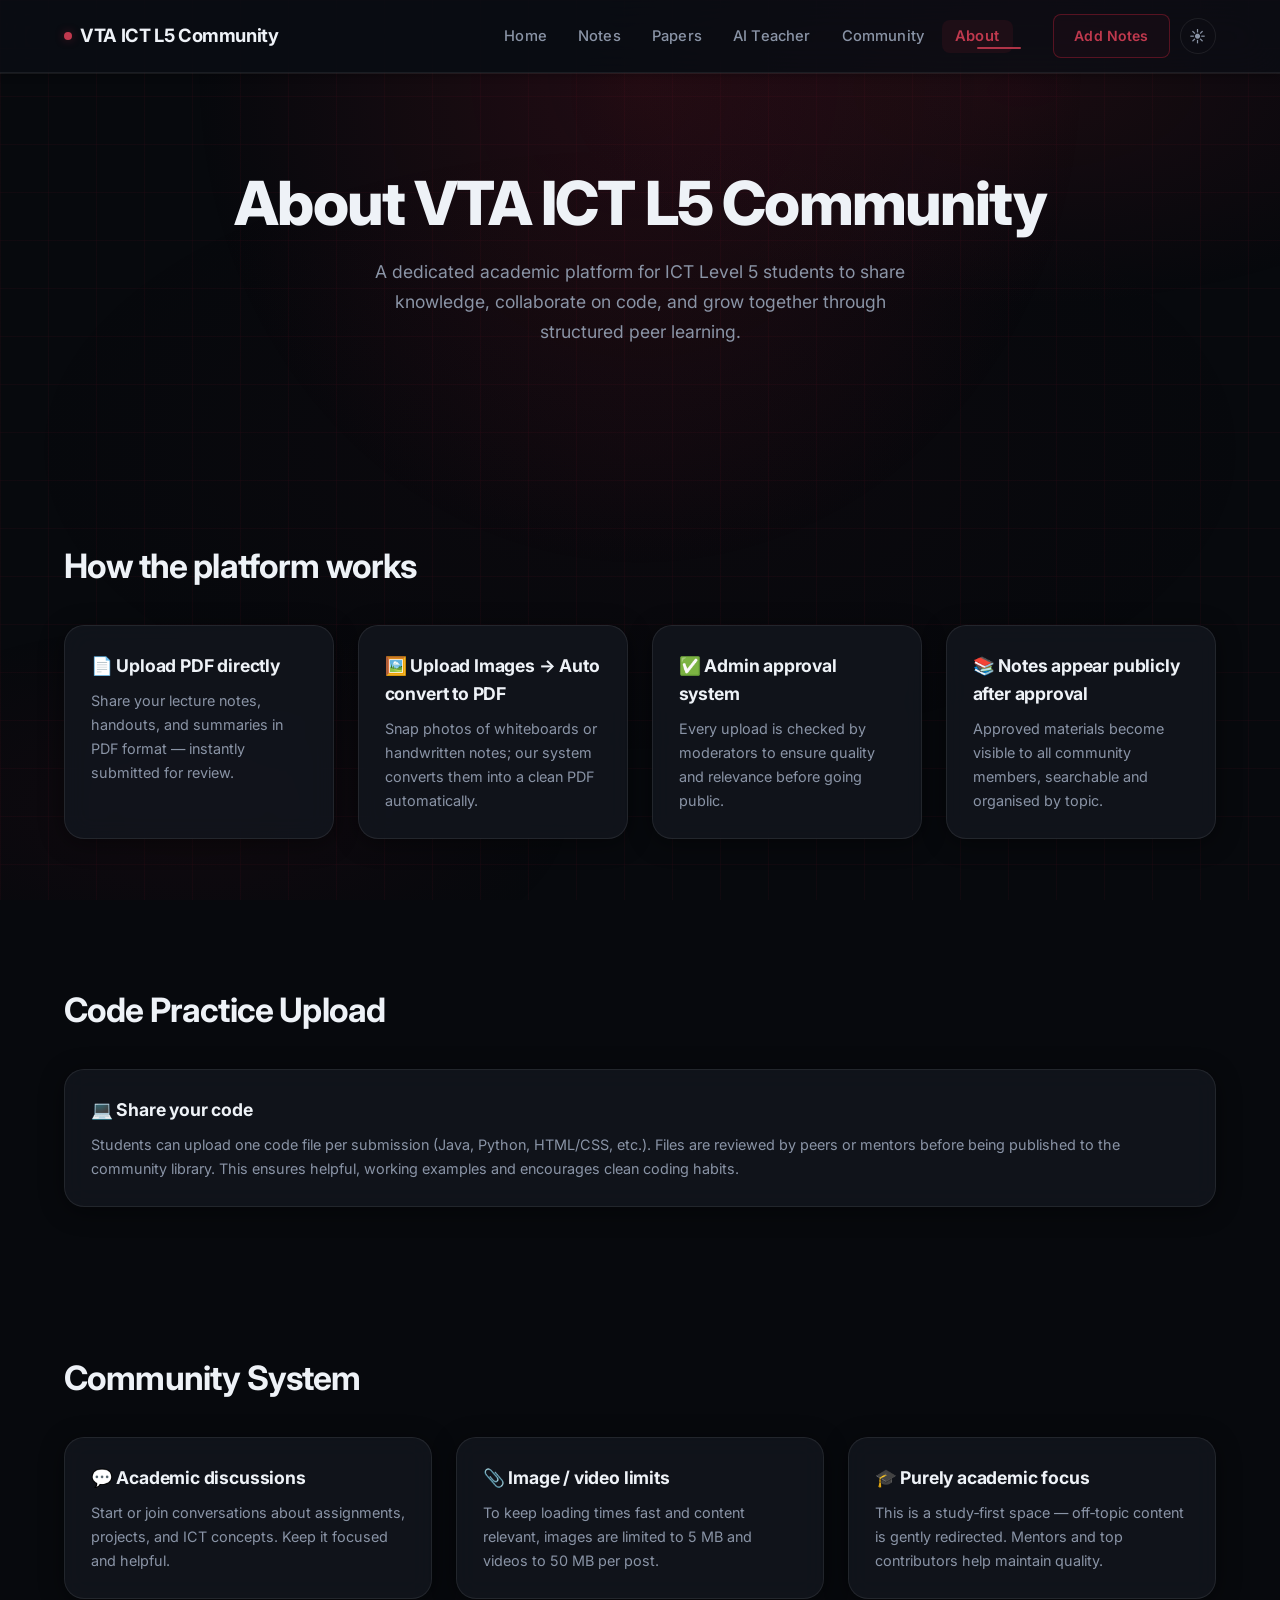
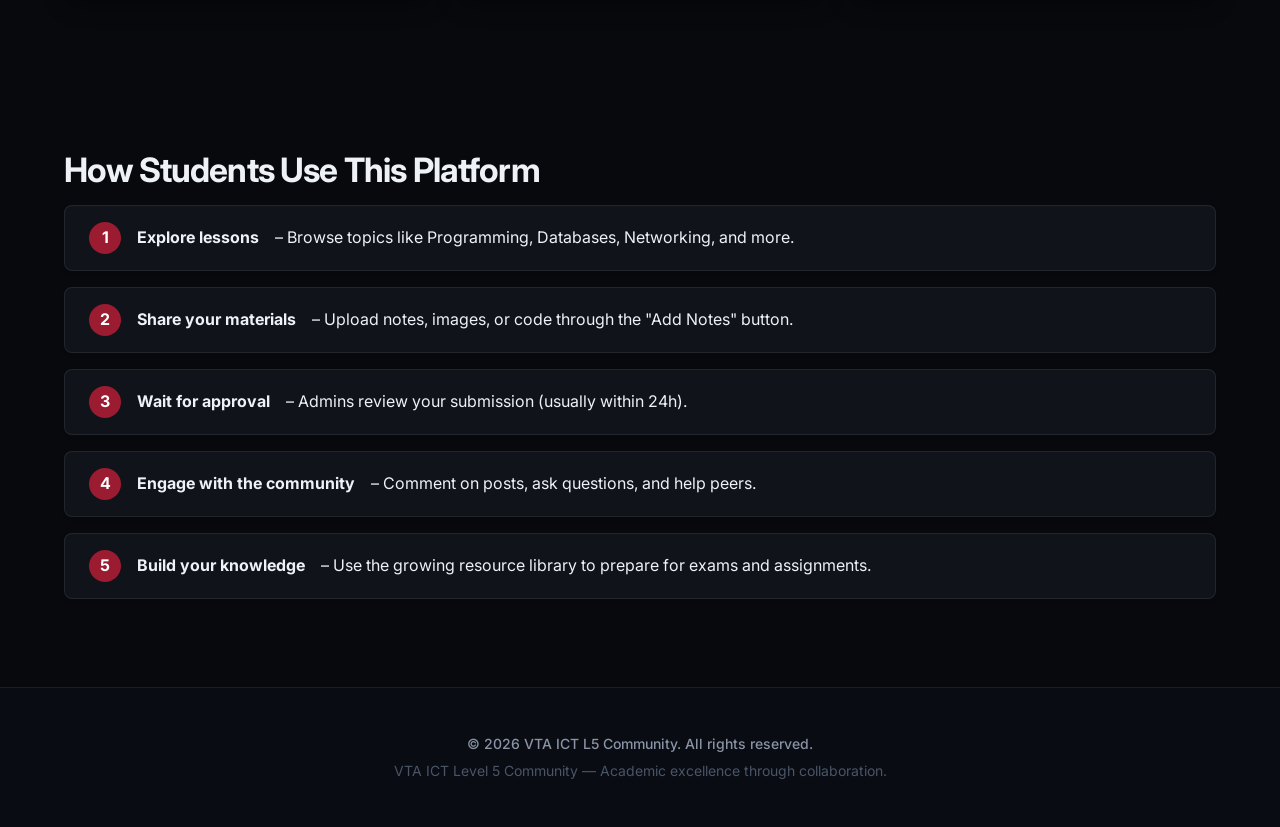
==== about.html @ 99cdfe24 "Initial commit" ====
<!DOCTYPE html>
<html lang="en">

<head>
  <meta charset="UTF-8">
  <link rel="icon" type="image/png" href="assets/images/favicon.png">
  <meta name="viewport" content="width=device-width, initial-scale=1.0">
  <title>About · VTA ICT L5 Community</title>
  <link rel="stylesheet" href="assets/css/style.css">
  <link rel="stylesheet" href="assets/css/responsive.css">
  <link rel="stylesheet" href="assets/css/animations.css">
  <style>
    /* Active link highlight – matches primary color */
    .nav-links a.active {
      color: var(--primary-color);
      font-weight: 600;
    }

    /* Optional: subtle underline for active (like hover but persistent) */
    .nav-links a.active::after {
      transform: scaleX(1);
      opacity: 0.9;
    }

    /* Step list styling (clean, uses card background) */
    .step-list {
      list-style: none;
      padding: 0;
    }

    .step-list li {
      background-color: var(--card-color);
      border: 1px solid var(--border-color);
      border-radius: 8px;
      padding: 1rem 1.5rem;
      margin-bottom: 1rem;
      display: flex;
      align-items: center;
      gap: 1rem;
      box-shadow: 0 2px 4px rgba(0, 0, 0, 0.05);
    }

    .step-list li span.step-number {
      background-color: var(--primary-color);
      color: white;
      width: 2rem;
      height: 2rem;
      display: inline-flex;
      align-items: center;
      justify-content: center;
      border-radius: 50%;
      font-weight: 700;
      flex-shrink: 0;
    }

    .light-theme .step-list li span.step-number {
      color: white;
    }
  </style>
</head>

<body>
  <!-- Navbar (identical structure, added About link) -->
  <nav class="navbar">
    <div class="container">
      <div class="logo">VTA ICT L5 Community</div>
      <button class="mobile-menu-btn" aria-label="Menu">☰</button>
      <div class="nav-menu">
        <ul class="nav-links">
          <li><a href="index.html">Home</a></li>
          <li><a href="lesson.html">Notes</a></li>
          <li><a href="papers.html">Papers</a></li>
          <li><a href="teacher.html">AI Teacher</a></li>
          <li><a href="posts.html">Community</a></li>
          <li><a href="about.html" class="active" aria-current="page">About</a></li>
        </ul>
        <div class="nav-buttons">
          <a href="upload.html" class="btn btn-outline">Add Notes</a>
          <button id="theme-toggle" class="btn" aria-label="Toggle theme">☀️</button>
        </div>
      </div>
    </div>
  </nav>

  <main>
    <!-- Section 1: Hero -->
    <section class="hero">
      <div class="container">
        <h1>About VTA ICT L5 Community</h1>
        <p>A dedicated academic platform for ICT Level 5 students to share knowledge, collaborate on code, and grow together
          through structured peer learning.</p>
      </div>
    </section>

    <!-- Section 2: How the platform works (features grid) -->
    <section class="section">
      <div class="container">
        <h2>How the platform works</h2>
        <div class="grid">
          <div class="card">
            <h3>📄 Upload PDF directly</h3>
            <p>Share your lecture notes, handouts, and summaries in PDF format — instantly submitted for review.</p>
          </div>
          <div class="card">
            <h3>🖼️ Upload Images → Auto convert to PDF</h3>
            <p>Snap photos of whiteboards or handwritten notes; our system converts them into a clean PDF automatically.
            </p>
          </div>
          <div class="card">
            <h3>✅ Admin approval system</h3>
            <p>Every upload is checked by moderators to ensure quality and relevance before going public.</p>
          </div>
          <div class="card">
            <h3>📚 Notes appear publicly after approval</h3>
            <p>Approved materials become visible to all community members, searchable and organised by topic.</p>
          </div>
        </div>
      </div>
    </section>

    <!-- Section 3: Code Practice Upload (single feature card, but we use full-width layout inside grid) -->
    <section class="section">
      <div class="container">
        <h2>Code Practice Upload</h2>
        <div class="grid" style="grid-template-columns: 1fr;"> <!-- single column -->
          <div class="card">
            <h3>💻 Share your code</h3>
            <p>Students can upload one code file per submission (Java, Python, HTML/CSS, etc.). Files are reviewed by
              peers or mentors before being published to the community library. This ensures helpful, working examples
              and encourages clean coding habits.</p>
          </div>
        </div>
      </div>
    </section>

    <!-- Section 4: Community System -->
    <section class="section">
      <div class="container">
        <h2>Community System</h2>
        <div class="grid">
          <div class="card">
            <h3>💬 Academic discussions</h3>
            <p>Start or join conversations about assignments, projects, and ICT concepts. Keep it focused and helpful.
            </p>
          </div>
          <div class="card">
            <h3>📎 Image / video limits</h3>
            <p>To keep loading times fast and content relevant, images are limited to 5 MB and videos to 50 MB per post.
            </p>
          </div>
          <div class="card">
            <h3>🎓 Purely academic focus</h3>
            <p>This is a study‑first space — off‑topic content is gently redirected. Mentors and top contributors help
              maintain quality.</p>
          </div>
        </div>
      </div>
    </section>

    <!-- Section 5: How Students Use This Platform (step by step) -->
    <section class="section">
      <div class="container">
        <h2>How Students Use This Platform</h2>
        <ul class="step-list">
          <li><span class="step-number">1</span> <strong>Explore lessons</strong> – Browse topics like Programming,
            Databases, Networking, and more.</li>
          <li><span class="step-number">2</span> <strong>Share your materials</strong> – Upload notes, images, or code
            through the "Add Notes" button.</li>
          <li><span class="step-number">3</span> <strong>Wait for approval</strong> – Admins review your submission
            (usually within 24h).</li>
          <li><span class="step-number">4</span> <strong>Engage with the community</strong> – Comment on posts, ask
            questions, and help peers.</li>
          <li><span class="step-number">5</span> <strong>Build your knowledge</strong> – Use the growing resource
            library to prepare for exams and assignments.</li>
        </ul>
      </div>
    </section>
  </main>

  <!-- Footer (exactly as in index) -->
  <footer class="footer" id="siteFooter">
    <div class="container">
      <p>© 2026 VTA ICT L5 Community. All rights reserved.</p>
      <p>VTA ICT Level 5 Community — Academic excellence through collaboration.</p>
    </div>
  </footer>

  <script src="assets/js/ui.js"></script>
  <script>
    /* Hide footer inside Android WebView */
    (function () {
      var ua = navigator.userAgent || '';
      if (ua.includes('wv') || ua.includes('Median')) {
        var footer = document.getElementById('siteFooter');
        if (footer) footer.style.display = 'none';
      }
    })();
  </script>
</body>

</html>
---- assets/css/style.css ----
/* ============================================================
   VTA ICT L5 Community — Premium 2026 Design System
   Main stylesheet: variables, reset, navbar, buttons, hero,
   cards, footer, inputs, responsive
   ============================================================ */

/* ── Google Fonts ── */
@import url('https://fonts.googleapis.com/css2?family=Inter:wght@300;400;500;600;700;800&display=swap');

/* ============================================================
   DESIGN TOKENS — CSS VARIABLES
   ============================================================ */
:root {
  /* Core Palette — Dark (default) */
  --bg-color:          #07090d;
  --bg-secondary:      #0d1018;
  --card-color:        rgba(18, 22, 30, 0.85);
  --card-solid:        #12161e;
  --text-color:        #eef2f7;
  --text-secondary:    #8a94a6;
  --text-muted:        #4a5568;

  /* Brand Red */
  --primary-color:     #9B1C31;
  --primary-bright:    #c0394e;
  --primary-glow:      rgba(155, 28, 49, 0.45);
  --primary-subtle:    rgba(155, 28, 49, 0.12);
  --hover-color:       #b22b40;

  /* Borders & Glass */
  --border-color:      rgba(255, 255, 255, 0.08);
  --border-glow:       rgba(155, 28, 49, 0.35);
  --glass-bg:          rgba(12, 15, 22, 0.72);
  --glass-border:      rgba(255, 255, 255, 0.07);

  /* Shadows */
  --shadow-sm:         0 2px 8px rgba(0, 0, 0, 0.3);
  --shadow-md:         0 4px 24px rgba(0, 0, 0, 0.45);
  --shadow-lg:         0 8px 40px rgba(0, 0, 0, 0.6);
  --shadow-red:        0 0 24px rgba(155, 28, 49, 0.3);
  --shadow-red-lg:     0 0 48px rgba(155, 28, 49, 0.4);

  /* Radii */
  --radius-sm:         8px;
  --radius-md:         14px;
  --radius-lg:         20px;
  --radius-xl:         28px;
  --radius-full:       9999px;

  /* Transitions */
  --ease-out:          cubic-bezier(0.16, 1, 0.3, 1);
  --ease-spring:       cubic-bezier(0.22, 1, 0.36, 1);
  --transition-fast:   0.15s var(--ease-out);
  --transition-base:   0.25s var(--ease-out);
  --transition-slow:   0.4s var(--ease-out);
}

/* ── Light Theme Overrides ── */
.light-theme {
  --bg-color:          #f0f2f8;
  --bg-secondary:      #e8eaf2;
  --card-color:        rgba(255, 255, 255, 0.92);
  --card-solid:        #ffffff;
  --text-color:        #0f1219;
  --text-secondary:    #4a5568;
  --text-muted:        #718096;
  --border-color:      rgba(0, 0, 0, 0.08);
  --glass-bg:          rgba(255, 255, 255, 0.7);
  --glass-border:      rgba(0, 0, 0, 0.06);
  --shadow-md:         0 4px 24px rgba(0, 0, 0, 0.1);
  --shadow-lg:         0 8px 40px rgba(0, 0, 0, 0.15);
}

/* ============================================================
   RESET & BASE
   ============================================================ */
*, *::before, *::after {
  margin: 0;
  padding: 0;
  box-sizing: border-box;
}

html {
  scroll-behavior: smooth;
  -webkit-text-size-adjust: 100%;
  overflow-x: hidden;
}

body {
  font-family: 'Inter', -apple-system, BlinkMacSystemFont, 'Segoe UI', sans-serif;
  background-color: var(--bg-color);
  color: var(--text-color);
  line-height: 1.6;
  min-height: 100vh;
  -webkit-font-smoothing: antialiased;
  -moz-osx-font-smoothing: grayscale;
  overflow-x: hidden;
  width: 100%;
}

/* ── Global smooth transitions (non-layout properties only) ── */
a, button, input, textarea, select {
  transition:
    color var(--transition-fast),
    background-color var(--transition-fast),
    border-color var(--transition-fast),
    box-shadow var(--transition-fast),
    opacity var(--transition-fast);
}

/* ============================================================
   LAYOUT
   ============================================================ */
.container {
  max-width: 1200px;
  margin: 0 auto;
  padding: 0 24px;
}

.section {
  padding: 72px 0;
}

/* ============================================================
   NAVBAR — Floating Glass
   ============================================================ */
.navbar {
  background: var(--glass-bg);
  backdrop-filter: blur(20px);
  -webkit-backdrop-filter: blur(20px);
  border-bottom: 1px solid var(--glass-border);
  position: sticky;
  top: 0;
  z-index: 200;
  box-shadow: 0 1px 0 var(--glass-border), var(--shadow-sm);
  transition: background var(--transition-base), box-shadow var(--transition-base);
}

.navbar.scrolled {
  background: rgba(7, 9, 13, 0.92);
  box-shadow: 0 1px 0 var(--glass-border), 0 4px 20px rgba(0, 0, 0, 0.4);
}

.light-theme .navbar {
  background: rgba(240, 242, 248, 0.85);
}

.light-theme .navbar.scrolled {
  background: rgba(240, 242, 248, 0.96);
}

.navbar .container {
  display: flex;
  align-items: center;
  justify-content: space-between;
  padding: 0.9rem 24px;
  min-height: 64px;
}

/* ── Logo ── */
.logo {
  font-size: 1.15rem;
  font-weight: 700;
  color: var(--text-color);
  letter-spacing: -0.02em;
  text-decoration: none;
  display: flex;
  align-items: center;
  gap: 0.5rem;
  position: relative;
}

.logo::before {
  content: '';
  display: inline-block;
  width: 8px;
  height: 8px;
  border-radius: 50%;
  background: var(--primary-bright);
  box-shadow: 0 0 10px var(--primary-glow);
  flex-shrink: 0;
  animation: logoPulse 2.5s ease-in-out infinite;
}

@keyframes logoPulse {
  0%, 100% { box-shadow: 0 0 6px var(--primary-glow); }
  50%       { box-shadow: 0 0 18px rgba(155, 28, 49, 0.7); }
}

/* ── Nav Menu (desktop) ── */
.nav-menu {
  display: flex;
  align-items: center;
  gap: 2.5rem;
}

.nav-links {
  display: flex;
  list-style: none;
  gap: 0.25rem;
  align-items: center;
}

.nav-links a {
  color: var(--text-secondary);
  text-decoration: none;
  font-weight: 500;
  font-size: 0.92rem;
  padding: 0.45rem 0.85rem;
  border-radius: var(--radius-sm);
  position: relative;
  letter-spacing: 0.01em;
  transition:
    color var(--transition-fast),
    background-color var(--transition-fast);
}

.nav-links a:hover {
  color: var(--text-color);
  background: rgba(255, 255, 255, 0.05);
}

.nav-links a.active,
.nav-links a[style*="primary-color"] {
  color: var(--primary-bright) !important;
  background: var(--primary-subtle);
}

/* Animated underline */
.nav-links a::after {
  content: '';
  position: absolute;
  bottom: 4px;
  left: 50%;
  width: 0;
  height: 1.5px;
  background: var(--primary-bright);
  border-radius: 2px;
  transform: translateX(-50%);
  transition: width var(--transition-base);
}

.nav-links a:hover::after,
.nav-links a.active::after {
  width: calc(100% - 1.7rem);
}

/* ── Nav Buttons ── */
.nav-buttons {
  display: flex;
  gap: 0.6rem;
  align-items: center;
}

/* ── Hamburger Button ── */
.mobile-menu-btn {
  display: none;
  background: transparent;
  border: 1px solid var(--border-color);
  border-radius: var(--radius-sm);
  width: 40px;
  height: 40px;
  color: var(--text-color);
  cursor: pointer;
  font-size: 0;
  align-items: center;
  justify-content: center;
  flex-direction: column;
  gap: 5px;
  padding: 10px;
  transition: border-color var(--transition-fast), background var(--transition-fast);
}

.mobile-menu-btn:hover {
  border-color: var(--primary-bright);
  background: var(--primary-subtle);
}

/* Hamburger lines (generated with spans via JS enhancement or fallback ☰) */
.mobile-menu-btn span,
.mobile-menu-btn::before,
.mobile-menu-btn::after {
  display: block;
  width: 18px;
  height: 1.5px;
  background: var(--text-color);
  border-radius: 2px;
  transition: transform var(--transition-base), opacity var(--transition-fast);
  pointer-events: none;
}

/* Keep the emoji fallback for browsers that don't get the JS enhancement */
.mobile-menu-btn:not(.has-bars) {
  font-size: 1.2rem;
  display: flex;
  align-items: center;
  justify-content: center;
}

/* Hamburger → X animation when menu is open */
.mobile-menu-btn.is-open {
  border-color: var(--primary-bright);
  background: var(--primary-subtle);
}

.mobile-menu-btn.is-open:not(.has-bars) {
  /* Rotate the ☰ emoji to a visual X state via opacity change */
  color: var(--primary-bright);
}

/* ============================================================
   BUTTONS — Premium 2026
   ============================================================ */
.btn {
  display: inline-flex;
  align-items: center;
  justify-content: center;
  gap: 0.4rem;
  padding: 0.6rem 1.3rem;
  border-radius: var(--radius-sm);
  font-family: inherit;
  font-weight: 600;
  font-size: 0.875rem;
  text-decoration: none;
  cursor: pointer;
  border: 1px solid transparent;
  background: transparent;
  color: var(--text-color);
  letter-spacing: 0.01em;
  white-space: nowrap;
  position: relative;
  overflow: hidden;
  /* Shine sweep via pseudo */
  isolation: isolate;
  transition:
    transform var(--transition-fast),
    box-shadow var(--transition-fast),
    background-color var(--transition-fast),
    border-color var(--transition-fast),
    color var(--transition-fast);
}

/* Shine sweep effect */
.btn::before {
  content: '';
  position: absolute;
  inset: 0;
  background: linear-gradient(105deg, transparent 40%, rgba(255,255,255,0.12) 50%, transparent 60%);
  transform: translateX(-100%);
  transition: transform 0.5s ease;
  pointer-events: none;
  z-index: 1;
}

.btn:hover::before {
  transform: translateX(100%);
}

.btn:active {
  transform: scale(0.97) !important;
}

/* ── Primary Button ── */
.btn-primary {
  background: linear-gradient(135deg, #9B1C31 0%, #c0394e 100%);
  color: #fff;
  border-color: transparent;
  box-shadow:
    0 1px 0 rgba(255,255,255,0.1) inset,
    0 4px 14px rgba(155, 28, 49, 0.35);
}

.btn-primary:hover {
  transform: translateY(-2px);
  box-shadow:
    0 1px 0 rgba(255,255,255,0.15) inset,
    0 6px 20px rgba(155, 28, 49, 0.5),
    0 0 0 1px rgba(192, 57, 78, 0.4);
  background: linear-gradient(135deg, #a82234 0%, #cc4257 100%);
  color: #fff;
}

/* ── Outline Button ── */
.btn-outline {
  border: 1px solid rgba(155, 28, 49, 0.5);
  color: var(--primary-bright);
  background: rgba(155, 28, 49, 0.06);
}

.btn-outline:hover {
  border-color: var(--primary-bright);
  background: rgba(155, 28, 49, 0.15);
  color: var(--primary-bright);
  transform: translateY(-2px);
  box-shadow: 0 4px 14px rgba(155, 28, 49, 0.25);
}

/* ── Ghost Button (theme toggle) ── */
#theme-toggle {
  background: transparent;
  border: 1px solid var(--border-color);
  color: var(--text-secondary);
  border-radius: var(--radius-full);
  width: 36px;
  height: 36px;
  padding: 0;
  font-size: 1rem;
  display: flex;
  align-items: center;
  justify-content: center;
}

#theme-toggle:hover {
  border-color: var(--primary-bright);
  background: var(--primary-subtle);
  transform: rotate(15deg) scale(1.05);
  color: var(--text-color);
}

/* ── Lesson CTA Button ── */
.lesson-btn {
  display: inline-flex;
  align-items: center;
  gap: 0.3rem;
  margin-top: 16px;
  padding: 6px 16px;
  background: linear-gradient(135deg, rgba(155,28,49,0.15), rgba(192,57,78,0.1));
  border: 1px solid rgba(155,28,49,0.4);
  color: #f87171;
  font-size: 0.8rem;
  border-radius: var(--radius-full);
  font-weight: 600;
  text-decoration: none;
  letter-spacing: 0.02em;
  transition:
    background var(--transition-fast),
    border-color var(--transition-fast),
    box-shadow var(--transition-fast),
    transform var(--transition-fast);
}

.lesson-btn:hover {
  background: rgba(155,28,49,0.28);
  border-color: rgba(192,57,78,0.7);
  box-shadow: 0 0 12px rgba(155,28,49,0.3);
  transform: translateY(-1px);
  color: #fca5a5;
}

/* ============================================================
   HERO SECTION
   ============================================================ */
.hero {
  text-align: center;
  padding: 96px 0 80px;
  position: relative;
}

/* Ambient glow behind hero */
.hero::before {
  content: '';
  position: absolute;
  top: 0;
  left: 50%;
  transform: translateX(-50%);
  width: 100%;
  max-width: 900px;
  height: 500px;
  background: radial-gradient(ellipse at 50% 0%, rgba(155,28,49,0.18) 0%, transparent 70%);
  pointer-events: none;
  z-index: 0;
}

.hero .container {
  position: relative;
  z-index: 1;
}

/* Hero badge */
.hero-badge {
  display: inline-flex;
  align-items: center;
  gap: 0.45rem;
  padding: 0.35rem 1rem;
  background: rgba(155,28,49,0.1);
  border: 1px solid rgba(155,28,49,0.35);
  border-radius: var(--radius-full);
  font-size: 0.78rem;
  font-weight: 600;
  color: #f87171;
  letter-spacing: 0.06em;
  text-transform: uppercase;
  margin-bottom: 1.5rem;
  animation: fadeSlideDown 0.6s var(--ease-spring) both;
}

.hero-badge::before {
  content: '';
  width: 6px;
  height: 6px;
  border-radius: 50%;
  background: #f87171;
  box-shadow: 0 0 8px rgba(248,113,113,0.7);
  animation: blink 1.8s ease-in-out infinite;
}

@keyframes blink {
  0%, 100% { opacity: 1; }
  50%       { opacity: 0.3; }
}

@keyframes fadeSlideDown {
  from { opacity: 0; transform: translateY(-16px); }
  to   { opacity: 1; transform: translateY(0); }
}

.hero h1 {
  font-size: clamp(1.8rem, 6vw, 3.8rem);
  font-weight: 800;
  line-height: 1.12;
  letter-spacing: -0.03em;
  margin-bottom: 1.25rem;
  max-width: 820px;
  margin-left: auto;
  margin-right: auto;
  animation: fadeSlideUp 0.7s var(--ease-spring) 0.1s both;
}

/* Gradient text accent for hero headline */
.hero h1 .accent {
  background: linear-gradient(135deg, #ff4d6d 0%, #c0394e 50%, #9B1C31 100%);
  -webkit-background-clip: text;
  -webkit-text-fill-color: transparent;
  background-clip: text;
}

.hero p {
  font-size: 1.1rem;
  color: var(--text-secondary);
  max-width: 560px;
  margin: 0 auto 2.5rem;
  line-height: 1.7;
  font-weight: 400;
  animation: fadeSlideUp 0.7s var(--ease-spring) 0.2s both;
}

/* ── Hero CTA Wrapper ── */
.hero-cta-wrapper {
  display: flex;
  flex-direction: column;
  align-items: center;
  gap: 2rem;
  animation: fadeSlideUp 0.7s var(--ease-spring) 0.3s both;
}

/* ── Primary Get Started Button ── */
.hero-cta-main {
  display: inline-flex;
  align-items: center;
  justify-content: center;
  padding: 0.9rem 2.8rem;
  font-size: 1rem;
  font-weight: 700;
  font-family: inherit;
  letter-spacing: 0.01em;
  border-radius: 14px;
  border: none;
  cursor: pointer;
  text-decoration: none;
  color: #fff;
  background: linear-gradient(135deg, #9B1C31 0%, #c0394e 55%, #a82234 100%);
  box-shadow:
    0 1px 0 rgba(255,255,255,0.12) inset,
    0 4px 18px rgba(155, 28, 49, 0.4);
  position: relative;
  overflow: hidden;
  isolation: isolate;
  transition:
    transform var(--transition-fast),
    box-shadow var(--transition-fast),
    background var(--transition-fast);
  max-width: 100%;
}

/* Shine sweep */
.hero-cta-main::before {
  content: '';
  position: absolute;
  inset: 0;
  background: linear-gradient(105deg, transparent 38%, rgba(255,255,255,0.14) 50%, transparent 62%);
  transform: translateX(-100%);
  transition: transform 0.55s ease;
  pointer-events: none;
  z-index: 1;
}

.hero-cta-main:hover::before {
  transform: translateX(100%);
}

.hero-cta-main:hover {
  transform: translateY(-3px);
  background: linear-gradient(135deg, #a82234 0%, #cc4257 55%, #b22b40 100%);
  box-shadow:
    0 1px 0 rgba(255,255,255,0.16) inset,
    0 8px 28px rgba(155, 28, 49, 0.55),
    0 0 0 1px rgba(192, 57, 78, 0.45);
  color: #fff;
}

.hero-cta-main:active {
  transform: scale(0.97) translateY(0) !important;
}

/* ══════════════════════════════════════════════════
   QUICK ACCESS BLOCK
══════════════════════════════════════════════════ */
.quick-access-block {
  display: flex;
  flex-direction: column;
  align-items: center;
  gap: 1rem;
  width: 100%;
}

/* ── "QUICK ACCESS" divider label ── */
.quick-access-label {
  font-size: 0.65rem;
  font-weight: 700;
  letter-spacing: 0.18em;
  text-transform: uppercase;
  color: var(--text-muted);
  opacity: 0.7;
  display: flex;
  align-items: center;
  gap: 0.6rem;
}

.quick-access-label::before,
.quick-access-label::after {
  content: '';
  display: block;
  width: 36px;
  height: 1px;
  background: linear-gradient(90deg, transparent, var(--border-color));
  border-radius: 1px;
}

.quick-access-label::after {
  background: linear-gradient(90deg, var(--border-color), transparent);
}

/* ── Cards Row ── */
.quick-access-cards {
  display: flex;
  gap: 1rem;
  justify-content: center;
  flex-wrap: wrap;
}

/* ══════════════════════════════════════════════════
   QA CARD — Premium Desktop Style
══════════════════════════════════════════════════ */
.qa-card {
  /* Desktop: 155×120px — feels like a dashboard tile */
  display: flex;
  flex-direction: column;
  align-items: center;
  justify-content: center;
  gap: 0.65rem;
  width: 155px;
  height: 120px;

  /* Glassmorphism dark panel */
  background: rgba(13, 16, 24, 0.72);
  backdrop-filter: blur(14px);
  -webkit-backdrop-filter: blur(14px);

  /* Layered border: thin red accent + subtle white rim */
  border: 1px solid rgba(155, 28, 49, 0.28);
  box-shadow:
    0 2px 12px rgba(0, 0, 0, 0.35),
    0 0 0 1px rgba(255, 255, 255, 0.04) inset;

  border-radius: 18px;
  text-decoration: none;
  color: var(--text-secondary);
  cursor: pointer;
  position: relative;
  overflow: hidden;

  transition:
    transform 0.22s var(--ease-out),
    box-shadow 0.22s var(--ease-out),
    border-color 0.22s var(--ease-out),
    background 0.22s var(--ease-out),
    color 0.22s var(--ease-out);
}

/* Top red shimmer line — reveals on hover */
.qa-card::before {
  content: '';
  position: absolute;
  top: 0;
  left: 10%;
  right: 10%;
  height: 1px;
  background: linear-gradient(90deg,
    transparent,
    rgba(192, 57, 78, 0.9) 40%,
    rgba(255, 100, 120, 1) 50%,
    rgba(192, 57, 78, 0.9) 60%,
    transparent);
  opacity: 0;
  transition: opacity 0.25s ease;
}

/* Bottom ambient glow layer */
.qa-card::after {
  content: '';
  position: absolute;
  inset: 0;
  border-radius: 18px;
  background: radial-gradient(ellipse at 50% 110%, rgba(155, 28, 49, 0.18) 0%, transparent 65%);
  opacity: 0;
  transition: opacity 0.25s ease;
  pointer-events: none;
}

/* ── Hover state ── */
.qa-card:hover {
  transform: translateY(-5px);
  color: #eef2f7;
  border-color: rgba(192, 57, 78, 0.65);
  background: rgba(20, 10, 16, 0.85);
  box-shadow:
    0 8px 30px rgba(155, 28, 49, 0.28),
    0 0 0 1px rgba(192, 57, 78, 0.22) inset,
    0 0 20px rgba(155, 28, 49, 0.12);
}

.qa-card:hover::before {
  opacity: 1;
}

.qa-card:hover::after {
  opacity: 1;
}

/* ── Active / press feedback ── */
.qa-card:active {
  transform: scale(0.96) translateY(-2px);
  transition-duration: 0.1s;
}

/* ── Icon wrapper — base (shared geometry & transition) ── */
.qa-icon-wrap {
  width: 44px;
  height: 44px;
  border-radius: 12px;
  display: flex;
  align-items: center;
  justify-content: center;
  flex-shrink: 0;
  transition:
    background 0.22s ease,
    border-color 0.22s ease,
    filter 0.22s ease,
    transform 0.22s var(--ease-spring);
}

/* Shared hover lift — colour overrides are per-card below */
.qa-card:hover .qa-icon-wrap {
  transform: scale(1.08) translateY(-2px);
}

/* ── SVG Icon — NO stroke here; each SVG controls its own colours
   (CSS stroke on <svg> is inherited and would override inline
    gradient definitions on child <path> elements)             ── */
.qa-icon {
  width: 22px;
  height: 22px;
  display: block;
  /* no stroke / transition here — colours live in SVG <defs> */
}

/* ══════════════════════════════════════════════════
   PER-CARD ICON WRAP COLOURS
   Blue/cyan for Lessons · Silver/blue for Papers
   Amber/orange for Notes
══════════════════════════════════════════════════ */

/* Browse Lessons — blue/cyan accent */
.qa-card--lessons .qa-icon-wrap {
  background: rgba(59, 130, 246, 0.12);
  border: 1px solid rgba(59, 130, 246, 0.22);
}
.qa-card--lessons:hover .qa-icon-wrap {
  background: rgba(6, 182, 212, 0.18);
  border-color: rgba(6, 182, 212, 0.5);
  filter: drop-shadow(0 0 8px rgba(59, 130, 246, 0.6));
}

/* Past Papers — silver/blue accent */
.qa-card--papers .qa-icon-wrap {
  background: rgba(148, 163, 184, 0.1);
  border: 1px solid rgba(148, 163, 184, 0.2);
}
.qa-card--papers:hover .qa-icon-wrap {
  background: rgba(96, 165, 250, 0.16);
  border-color: rgba(96, 165, 250, 0.45);
  filter: drop-shadow(0 0 8px rgba(96, 165, 250, 0.55));
}

/* Add Notes — amber/orange accent */
.qa-card--notes .qa-icon-wrap {
  background: rgba(251, 191, 36, 0.1);
  border: 1px solid rgba(251, 191, 36, 0.2);
}
.qa-card--notes:hover .qa-icon-wrap {
  background: rgba(251, 191, 36, 0.18);
  border-color: rgba(249, 115, 22, 0.5);
  filter: drop-shadow(0 0 8px rgba(251, 191, 36, 0.55));
}

/* ── Card label text ── */
.qa-text {
  font-size: 0.75rem;
  font-weight: 600;
  letter-spacing: 0.02em;
  text-align: center;
  line-height: 1.25;
  color: var(--text-secondary);
  transition: color 0.22s ease;
}

.qa-card:hover .qa-text {
  color: #eef2f7;
}

/* ══════════════════════════════════════════════════
   LIGHT THEME OVERRIDES
══════════════════════════════════════════════════ */
.light-theme .qa-card {
  background: rgba(255, 255, 255, 0.8);
  border-color: rgba(155, 28, 49, 0.2);
  box-shadow:
    0 2px 12px rgba(0, 0, 0, 0.08),
    0 0 0 1px rgba(0, 0, 0, 0.04) inset;
}

.light-theme .qa-card:hover {
  background: rgba(255, 245, 247, 0.95);
  border-color: rgba(192, 57, 78, 0.5);
  box-shadow:
    0 8px 28px rgba(155, 28, 49, 0.15),
    0 0 0 1px rgba(192, 57, 78, 0.15) inset;
}

/* Light-theme icon wrap — per-card tints */
.light-theme .qa-card--lessons .qa-icon-wrap {
  background: rgba(59, 130, 246, 0.08);
  border-color: rgba(59, 130, 246, 0.18);
}
.light-theme .qa-card--lessons:hover .qa-icon-wrap {
  background: rgba(59, 130, 246, 0.14);
}

.light-theme .qa-card--papers .qa-icon-wrap {
  background: rgba(148, 163, 184, 0.08);
  border-color: rgba(148, 163, 184, 0.18);
}
.light-theme .qa-card--papers:hover .qa-icon-wrap {
  background: rgba(96, 165, 250, 0.12);
}

.light-theme .qa-card--notes .qa-icon-wrap {
  background: rgba(251, 191, 36, 0.08);
  border-color: rgba(251, 191, 36, 0.18);
}
.light-theme .qa-card--notes:hover .qa-icon-wrap {
  background: rgba(251, 191, 36, 0.14);
}

/* ══════════════════════════════════════════════════
   RESPONSIVE — TABLET (≤ 768px)
══════════════════════════════════════════════════ */
@media (max-width: 768px) {
  .quick-access-cards {
    gap: 0.75rem;
  }

  .qa-card {
    width: 112px;
    height: 96px;
    border-radius: 14px;
    gap: 0.5rem;
  }

  .qa-icon-wrap {
    width: 38px;
    height: 38px;
    border-radius: 10px;
  }

  .qa-icon {
    width: 19px;
    height: 19px;
  }

  .qa-text {
    font-size: 0.7rem;
  }
}

/* ══════════════════════════════════════════════════
   RESPONSIVE — SMALL MOBILE (≤ 375px)
══════════════════════════════════════════════════ */
@media (max-width: 375px) {
  .quick-access-cards {
    gap: 0.55rem;
  }

  .qa-card {
    width: 90px;
    height: 82px;
    border-radius: 12px;
    gap: 0.4rem;
  }

  .qa-icon-wrap {
    width: 34px;
    height: 34px;
    border-radius: 9px;
  }

  .qa-icon {
    width: 17px;
    height: 17px;
  }

  .qa-text {
    font-size: 0.64rem;
    letter-spacing: 0;
  }
}

/* ══════════════════════════════════════════════════
   RESPONSIVE — VERY SMALL (≤ 320px) → 2+1 wrap
══════════════════════════════════════════════════ */
@media (max-width: 320px) {
  .quick-access-cards {
    max-width: 210px;
  }

  .qa-card {
    width: 86px;
    height: 78px;
  }
}

@keyframes fadeSlideUp {
  from { opacity: 0; transform: translateY(20px); }
  to   { opacity: 1; transform: translateY(0); }
}


/* ============================================================
   SECTION HEADINGS
   ============================================================ */
.section h2 {
  font-size: clamp(1.6rem, 3vw, 2.1rem);
  font-weight: 700;
  letter-spacing: -0.025em;
  margin-bottom: 0.5rem;
  color: var(--text-color);
}

.section h2 + p {
  color: var(--text-secondary);
  margin-bottom: 2rem;
}

/* Subtle section label */
.section-label {
  display: inline-block;
  font-size: 0.72rem;
  font-weight: 700;
  letter-spacing: 0.1em;
  text-transform: uppercase;
  color: var(--primary-bright);
  margin-bottom: 0.6rem;
  opacity: 0.85;
}

/* ============================================================
   CARDS & GRID
   ============================================================ */
.grid {
  display: grid;
  grid-template-columns: repeat(auto-fit, minmax(min(100%, 260px), 1fr));
  gap: 1.5rem;
  margin-top: 2rem;
}

.card {
  background: var(--card-color);
  border: 1px solid var(--border-color);
  border-radius: var(--radius-lg);
  padding: 1.6rem;
  box-shadow: var(--shadow-md);
  backdrop-filter: blur(12px);
  -webkit-backdrop-filter: blur(12px);
  display: block;
  text-decoration: none;
  color: var(--text-color);
  position: relative;
  overflow: hidden;
  transition:
    transform var(--transition-base),
    box-shadow var(--transition-base),
    border-color var(--transition-base);
}

/* Subtle top accent line */
.card::before {
  content: '';
  position: absolute;
  top: 0;
  left: 0;
  right: 0;
  height: 1px;
  background: linear-gradient(90deg, transparent, rgba(155,28,49,0.5), transparent);
  opacity: 0;
  transition: opacity var(--transition-base);
}

.card:hover {
  transform: translateY(-4px);
  border-color: rgba(155,28,49,0.35);
  box-shadow:
    var(--shadow-lg),
    0 0 0 1px rgba(155,28,49,0.2),
    0 0 24px rgba(155,28,49,0.12);
}

.card:hover::before {
  opacity: 1;
}

.card h3 {
  font-size: 1.1rem;
  font-weight: 700;
  margin-bottom: 0.6rem;
  color: var(--text-color);
  letter-spacing: -0.01em;
}

.card p {
  color: var(--text-secondary);
  font-size: 0.9rem;
  line-height: 1.65;
  margin-bottom: 0;
}

/* ── Feature Cards (Platform Features section) ── */
.features .card {
  background: var(--card-color);
  border: 1px solid var(--border-color);
}

.features .card h3 {
  font-size: 1.05rem;
  color: var(--text-color);
}

/* ── Lesson Preview Cards ── */
.lessons-preview .card {
  text-align: left;
}

.lessons-preview .card h3 {
  font-size: 1rem;
  margin-bottom: 0.5rem;
}

/* ============================================================
   FOOTER
   ============================================================ */
.footer {
  background: var(--glass-bg);
  backdrop-filter: blur(12px);
  -webkit-backdrop-filter: blur(12px);
  border-top: 1px solid var(--glass-border);
  padding: 2.5rem 0;
  text-align: center;
  color: var(--text-muted);
  font-size: 0.875rem;
}

.footer p {
  margin: 0.3rem 0;
}

.footer p:first-child {
  color: var(--text-secondary);
  font-weight: 500;
}

/* ============================================================
   INPUTS & FORMS
   ============================================================ */
input,
textarea {
  background: rgba(255,255,255,0.04);
  border: 1px solid var(--border-color);
  color: var(--text-color);
  padding: 0.7rem 1rem;
  border-radius: var(--radius-sm);
  font-size: 0.95rem;
  font-family: inherit;
  width: 100%;
  transition:
    border-color var(--transition-fast),
    box-shadow var(--transition-fast),
    background var(--transition-fast);
}

/* ── Select — fully cross-browser dark fix ──────────────────
   KEY RULE: <option> rendering is handed to the OS on most
   browsers. rgba / CSS-variable-resolved transparent values
   are IGNORED for <option> backgrounds — the OS renders white.
   We MUST use solid hex values here.
   ─────────────────────────────────────────────────────────── */
select {
  /* Kill ALL native appearance so we control every pixel */
  -webkit-appearance: none;
  -moz-appearance: none;
  appearance: none;

  /* Solid dark background — NOT rgba, NOT a CSS variable */
  background-color: #0d1018;
  color: #eef2f7;

  /* Custom chevron arrow via inline SVG data-URI */
  background-image: url("data:image/svg+xml,%3Csvg xmlns='http://www.w3.org/2000/svg' width='16' height='16' viewBox='0 0 24 24' fill='none' stroke='%23c0394e' stroke-width='2.5' stroke-linecap='round' stroke-linejoin='round'%3E%3Cpolyline points='6 9 12 15 18 9'/%3E%3C/svg%3E");
  background-repeat: no-repeat;
  background-position: right 0.85rem center;
  background-size: 1rem;

  border: 1px solid var(--border-color);
  padding: 0.7rem 2.6rem 0.7rem 1rem; /* right pad leaves room for arrow */
  border-radius: var(--radius-sm);
  font-size: 0.95rem;
  font-family: inherit;
  width: 100%;
  cursor: pointer;

  /* Prevent iOS zoom on focus (needs ≥ 16px effective size) */
  -webkit-text-size-adjust: 100%;

  transition:
    border-color var(--transition-fast),
    box-shadow var(--transition-fast);
}

/* ── <option> & <optgroup> — solid colours only ── */
select option,
select optgroup {
  background-color: #0d1018;
  color: #eef2f7;
}

/* Selected option highlight */
select option:checked,
select option:hover {
  background-color: #1e0c14;
  color: #f87171;
}

/* Placeholder / disabled option */
select option[disabled],
select option[value=""] {
  color: #4a5568;
}

/* ── Focus states ── */
input:focus,
textarea:focus,
select:focus {
  outline: none;
  border-color: var(--primary-color);
  box-shadow: 0 0 0 3px rgba(155,28,49,0.15);
}

select:focus {
  background-color: #0d1018;
  /* keep the arrow visible on focus */
  background-image: url("data:image/svg+xml,%3Csvg xmlns='http://www.w3.org/2000/svg' width='16' height='16' viewBox='0 0 24 24' fill='none' stroke='%23c0394e' stroke-width='2.5' stroke-linecap='round' stroke-linejoin='round'%3E%3Cpolyline points='6 9 12 15 18 9'/%3E%3C/svg%3E");
  background-repeat: no-repeat;
  background-position: right 0.85rem center;
  background-size: 1rem;
}

input::placeholder,
textarea::placeholder {
  color: var(--text-muted);
}

/* ── Light theme overrides ── */
.light-theme input,
.light-theme textarea {
  background: rgba(0,0,0,0.03);
  color: #0f1219;
}

.light-theme select {
  background-color: #ffffff;
  color: #0f1219;
  border-color: rgba(0,0,0,0.15);
  background-image: url("data:image/svg+xml,%3Csvg xmlns='http://www.w3.org/2000/svg' width='16' height='16' viewBox='0 0 24 24' fill='none' stroke='%239B1C31' stroke-width='2.5' stroke-linecap='round' stroke-linejoin='round'%3E%3Cpolyline points='6 9 12 15 18 9'/%3E%3C/svg%3E");
  background-repeat: no-repeat;
  background-position: right 0.85rem center;
  background-size: 1rem;
}

.light-theme select option,
.light-theme select optgroup {
  background-color: #ffffff;
  color: #0f1219;
}

.light-theme select option:checked,
.light-theme select option:hover {
  background-color: #fef2f2;
  color: #9B1C31;
}

/* ── Mobile: prevent iOS auto-zoom (font-size < 16px triggers zoom) ── */
@media (max-width: 768px) {
  select,
  input,
  textarea {
    font-size: 1rem; /* ≥ 16px prevents iOS zoom */
    min-height: 44px; /* WCAG touch target */
  }
}


/* ============================================================
   UPLOAD OVERLAY
   ============================================================ */
.upload-overlay {
  position: fixed;
  top: 0; left: 0;
  width: 100vw; height: 100vh;
  background: rgba(7, 9, 13, 0.88);
  backdrop-filter: blur(8px);
  z-index: 9999;
  display: flex;
  align-items: center;
  justify-content: center;
  animation: scFadeBackdrop 0.3s ease forwards;
}

.upload-overlay-content {
  text-align: center;
  color: #fff;
  width: 90vw;
  max-width: 360px;
}

.upload-title {
  font-size: 1.2rem;
  margin-bottom: 24px;
  font-weight: 600;
  letter-spacing: -0.01em;
}

.progress-bar-bg {
  width: 100%;
  height: 6px;
  background: rgba(255,255,255,0.08);
  border-radius: var(--radius-full);
  overflow: hidden;
  margin-bottom: 12px;
}

.progress-bar {
  height: 100%;
  width: 0%;
  background: linear-gradient(90deg, #9B1C31, #c0394e, #ff4d6d);
  box-shadow: 0 0 12px rgba(155,28,49,0.7);
  transition: width 0.3s ease;
  border-radius: var(--radius-full);
  animation: progressGlow 1.5s ease-in-out infinite alternate;
}

@keyframes progressGlow {
  from { box-shadow: 0 0 8px rgba(155,28,49,0.5); }
  to   { box-shadow: 0 0 20px rgba(192,57,78,0.8); }
}

.progress-percent {
  font-size: 1rem;
  font-weight: 600;
  margin-top: 8px;
  color: var(--text-secondary);
}

/* ============================================================
   SUCCESS CARD
   ============================================================ */
.success-card {
  position: fixed;
  top: 0; left: 0;
  width: 100vw; height: 100vh;
  display: flex;
  align-items: center;
  justify-content: center;
  z-index: 10000;
  background: rgba(7, 9, 13, 0.76);
  backdrop-filter: blur(8px);
  animation: scFadeBackdrop 0.35s ease forwards;
}

.success-card-content {
  background: rgba(18, 22, 30, 0.95);
  border: 1px solid rgba(255,255,255,0.08);
  border-radius: var(--radius-xl);
  box-shadow: var(--shadow-lg), 0 0 0 1px rgba(255,255,255,0.06);
  padding: 2.5rem 2rem 2rem;
  width: 100%;
  max-width: 400px;
  text-align: center;
  display: flex;
  flex-direction: column;
  align-items: center;
  gap: 0.5rem;
  animation: scSlideUp 0.4s var(--ease-spring) forwards;
}

.success-card-icon {
  font-size: 2.6rem;
  margin-bottom: 0.5rem;
  display: flex;
  align-items: center;
  justify-content: center;
  color: #22c55e;
}

.success-card-content h3 {
  margin: 0 0 0.4rem;
  font-size: 1.25rem;
  font-weight: 700;
  color: var(--text-color);
  letter-spacing: -0.01em;
}

.success-card-content p {
  margin: 0 0 1.5rem;
  color: var(--text-secondary);
  font-size: 0.92rem;
  line-height: 1.6;
  max-width: 320px;
}

.success-btn {
  display: inline-flex;
  align-items: center;
  justify-content: center;
  padding: 0.72em 2.4em;
  font-size: 0.95rem;
  font-weight: 600;
  border: none;
  border-radius: var(--radius-full);
  background: linear-gradient(135deg, #9B1C31, #c0394e);
  color: #fff;
  cursor: pointer;
  box-shadow: 0 4px 16px rgba(155,28,49,0.4);
  transition:
    background var(--transition-fast),
    transform var(--transition-fast),
    box-shadow var(--transition-fast);
}

.success-btn:hover {
  background: linear-gradient(135deg, #b22b40, #cc4257);
  transform: translateY(-2px);
  box-shadow: 0 6px 22px rgba(155,28,49,0.55);
}

@keyframes scFadeBackdrop {
  from { opacity: 0; }
  to   { opacity: 1; }
}

@keyframes scSlideUp {
  from { opacity: 0; transform: translateY(20px) scale(0.97); }
  to   { opacity: 1; transform: translateY(0) scale(1); }
}

.fade-in {
  opacity: 0;
  animation: scSlideUp 0.4s var(--ease-spring) forwards;
}

/* ============================================================
   ADMIN STYLES
   ============================================================ */
.admin-access {
  display: block;
  margin: 20px auto;
  text-align: center;
  font-size: 0.82rem;
  color: var(--text-muted);
  opacity: 0.5;
  text-decoration: none;
  transition: opacity var(--transition-fast), color var(--transition-fast);
}

.admin-access:hover {
  opacity: 1;
  color: var(--primary-bright);
}

.admin-login-page {
  min-height: 100vh;
  display: flex;
  align-items: center;
  justify-content: center;
  background-color: var(--bg-color);
  padding: 2rem;
}

.admin-login-card {
  background: var(--card-color);
  border: 1px solid var(--border-color);
  border-radius: var(--radius-xl);
  padding: 2.5rem 2rem;
  width: 100%;
  max-width: 380px;
  box-shadow: var(--shadow-lg);
  text-align: center;
  backdrop-filter: blur(12px);
}

.admin-login-icon {
  font-size: 2.8rem;
  margin-bottom: 0.5rem;
}

.admin-login-card h1 {
  font-size: 1.5rem;
  font-weight: 700;
  color: var(--text-color);
  margin-bottom: 0.3rem;
  letter-spacing: -0.02em;
}

.admin-login-card p.admin-login-sub {
  font-size: 0.88rem;
  color: var(--text-secondary);
  margin-bottom: 1.8rem;
}

.admin-login-form {
  display: flex;
  flex-direction: column;
  gap: 1rem;
}

.admin-login-form input {
  background: rgba(255,255,255,0.04);
  border: 1px solid var(--border-color);
  border-radius: var(--radius-md);
  padding: 0.8rem 1rem;
  font-size: 0.95rem;
  color: var(--text-color);
}

.admin-login-form input:focus {
  border-color: var(--primary-color);
  box-shadow: 0 0 0 3px rgba(155,28,49,0.2);
}

.admin-login-submit {
  background: linear-gradient(135deg, #9B1C31, #c0394e);
  color: white;
  border: none;
  border-radius: var(--radius-md);
  padding: 0.85rem 1rem;
  font-size: 0.95rem;
  font-weight: 600;
  cursor: pointer;
  margin-top: 0.3rem;
  box-shadow: 0 4px 14px rgba(155,28,49,0.3);
  transition:
    background var(--transition-fast),
    transform var(--transition-fast),
    box-shadow var(--transition-fast);
}

.admin-login-submit:hover {
  background: linear-gradient(135deg, #b22b40, #cc4257);
  transform: translateY(-1px);
  box-shadow: 0 6px 20px rgba(155,28,49,0.45);
}

.admin-login-error {
  display: none;
  margin-top: 0.8rem;
  padding: 0.65rem 1rem;
  background: rgba(239,68,68,0.1);
  border: 1px solid rgba(239,68,68,0.3);
  border-radius: var(--radius-sm);
  color: #f87171;
  font-size: 0.88rem;
}

.admin-login-back {
  display: block;
  margin-top: 1.2rem;
  font-size: 0.85rem;
  color: var(--text-secondary);
  text-decoration: none;
  transition: color var(--transition-fast);
}

.admin-login-back:hover {
  color: var(--text-color);
}

/* ============================================================
   RESPONSIVE — Mobile First
   ============================================================ */

/* ── Menu Open State ── */
body.menu-open,
html.menu-open {
  overflow: hidden !important;
  height: 100%;
  touch-action: none;
  overscroll-behavior: none;
}

body.menu-open .navbar {
  backdrop-filter: none !important;
  -webkit-backdrop-filter: none !important;
  transform: none !important;
  filter: none !important;
  perspective: none !important;
  z-index: 9999 !important;
}

/* ── Desktop ≥ 1025px: hamburger + drawer completely hidden ── */
@media (min-width: 1025px) {
  .mobile-menu-btn {
    display: none !important;
  }

  #menu-overlay {
    display: none !important;
  }

  /* Reset nav-menu to normal desktop row */
  .nav-menu {
    position: static !important;
    visibility: visible !important;
    opacity: 1 !important;
    transform: none !important;
    pointer-events: auto !important;
    display: flex !important;
    flex-direction: row !important;
    width: auto !important;
    max-width: none !important;
    height: auto !important;
    background: transparent !important;
    backdrop-filter: none !important;
    -webkit-backdrop-filter: none !important;
    border: none !important;
    box-shadow: none !important;
    padding: 0 !important;
    overflow: visible !important;
  }

  /* Reset injected menu-header on desktop */
  .menu-header {
    display: none !important;
  }
}

/* ── Mobile / Tablet ≤ 1024px: side-panel drawer ── */
@media (max-width: 1024px) {
  .mobile-menu-btn {
    display: flex;
    position: relative;
    z-index: 10000;
  }

  /* ── Full-screen dim overlay (sits behind drawer, covers page) ── */
  #menu-overlay {
    position: fixed;
    inset: 0;
    background: rgba(0, 0, 0, 0.55);
    backdrop-filter: blur(8px);
    -webkit-backdrop-filter: blur(8px);
    z-index: 9998;
    overscroll-behavior: none;
    opacity: 0;
    visibility: hidden;
    pointer-events: none;
    transition:
      opacity 0.3s ease,
      visibility 0s linear 0.3s;
  }

  #menu-overlay.active {
    opacity: 1;
    visibility: visible;
    pointer-events: auto;
    transition:
      opacity 0.3s ease,
      visibility 0s linear 0s;
  }

  /* ── Side-panel drawer (TRUE FIXED LAYER) ── */
  .nav-menu {
    position: fixed;
    top: 0;
    left: 0;
    height: 100dvh;
    max-height: 100dvh;
    width: min(85vw, 320px);
    /* Dark glass — fully opaque, page never shows through */
    background: rgba(10, 10, 14, 0.97);
    backdrop-filter: blur(20px);
    -webkit-backdrop-filter: blur(20px);
    border-right: 1px solid rgba(255, 50, 90, 0.14);
    box-shadow: 4px 0 40px rgba(0, 0, 0, 0.55), 2px 0 0 rgba(255, 50, 90, 0.06);
    z-index: 9999;
    overflow: hidden;
    overscroll-behavior: none;
    /* Flex column layout: header / links / actions */
    display: flex;
    flex-direction: column;
    justify-content: space-between;
    align-items: stretch;
    gap: 0;
    padding: 0;
    /* Closed: slid fully off-screen to the left */
    visibility: hidden;
    opacity: 0;
    transform: translateX(-100%);
    pointer-events: none;
    transition:
      transform 0.3s cubic-bezier(0.16, 1, 0.3, 1),
      opacity 0.3s cubic-bezier(0.16, 1, 0.3, 1),
      visibility 0s linear 0.3s;
  }

  /* Open: slide into view from left */
  .nav-menu.active {
    visibility: visible;
    opacity: 1;
    transform: translateX(0);
    pointer-events: auto;
    transition:
      transform 0.3s cubic-bezier(0.16, 1, 0.3, 1),
      opacity 0.3s cubic-bezier(0.16, 1, 0.3, 1),
      visibility 0s linear 0s;
  }

  /* ── Injected menu header (brand + close button) ── */
  .menu-header {
    display: flex;
    align-items: center;
    gap: 0.6rem;
    padding: 1.1rem 1rem 1rem 1.25rem;
    border-bottom: 1px solid rgba(255, 255, 255, 0.07);
    flex-shrink: 0;
    min-height: 60px;
  }

  .menu-header-logo {
    font-size: 0.95rem;
    font-weight: 700;
    color: #eef2f7;
    letter-spacing: -0.02em;
    display: flex;
    align-items: center;
    gap: 0.5rem;
    flex: 1;
  }

  .menu-header-logo::before {
    content: '';
    width: 7px;
    height: 7px;
    border-radius: 50%;
    background: #c0394e;
    box-shadow: 0 0 8px rgba(192, 57, 78, 0.65);
    flex-shrink: 0;
    animation: logoPulse 2.5s ease-in-out infinite;
  }

  .menu-header-close {
    background: rgba(255, 255, 255, 0.05);
    border: 1px solid rgba(255, 255, 255, 0.09);
    border-radius: 8px;
    width: 32px;
    height: 32px;
    flex-shrink: 0;
    display: flex;
    align-items: center;
    justify-content: center;
    cursor: pointer;
    color: rgba(238, 242, 247, 0.5);
    font-size: 1.1rem;
    line-height: 1;
    font-family: inherit;
    transition:
      background 0.15s ease,
      color 0.15s ease,
      border-color 0.15s ease;
  }

  .menu-header-close:hover {
    background: rgba(155, 28, 49, 0.18);
    border-color: rgba(155, 28, 49, 0.3);
    color: #eef2f7;
  }

  /* ── Nav links section ── */
  .nav-links {
    flex-direction: column;
    width: 100%;
    gap: 0;
    padding: 1rem 0.75rem 0.5rem;
    list-style: none;
    flex: 1;
    overflow-y: auto;
    overflow-x: hidden;
    -webkit-overflow-scrolling: touch;
    overscroll-behavior: contain;
  }

  .nav-links li {
    width: 100%;
  }

  /* Mobile nav link: full-width touch target with left accent */
  .nav-links a {
    display: flex;
    align-items: center;
    padding: 0.85rem 0.9rem 0.85rem 1.1rem;
    font-size: 0.97rem;
    font-weight: 600;
    border-radius: 10px;
    width: 100%;
    color: rgba(238, 242, 247, 0.65);
    text-decoration: none;
    position: relative;
    letter-spacing: 0.01em;
    margin-bottom: 0.15rem;
    border: 1px solid transparent;
    transition:
      color 0.18s ease,
      background 0.18s ease,
      border-color 0.18s ease,
      transform 0.15s ease;
  }

  /* Left red accent bar — scales in on hover/active */
  .nav-links a::before {
    content: '';
    position: absolute;
    left: 0;
    top: 50%;
    transform: translateY(-50%) scaleY(0);
    width: 3px;
    height: 55%;
    background: var(--primary-bright);
    border-radius: 0 3px 3px 0;
    transition: transform 0.2s cubic-bezier(0.16, 1, 0.3, 1);
  }

  /* Hide desktop underline pseudo-element */
  .nav-links a::after {
    display: none;
  }

  .nav-links a:hover {
    color: #eef2f7;
    background: rgba(155, 28, 49, 0.09);
    border-color: rgba(155, 28, 49, 0.14);
    transform: translateX(3px);
  }

  .nav-links a:hover::before {
    transform: translateY(-50%) scaleY(0.65);
  }

  .nav-links a:active {
    transform: translateX(3px) scale(0.97);
  }

  .nav-links a.active {
    color: var(--primary-bright);
    background: rgba(155, 28, 49, 0.13);
    border-color: rgba(155, 28, 49, 0.22);
    box-shadow: 0 0 18px rgba(155, 28, 49, 0.1);
  }

  .nav-links a.active::before {
    transform: translateY(-50%) scaleY(1);
  }

  /* ── Bottom actions area ── */
  .nav-buttons {
    width: 100%;
    padding: 0.9rem 0.75rem;
    border-top: 1px solid rgba(255, 255, 255, 0.06);
    justify-content: flex-start;
    flex-wrap: wrap;
    gap: 0.5rem;
    flex-shrink: 0;
  }

  .nav-buttons .btn-outline {
    flex: 1;
    text-align: center;
    min-width: 0;
    justify-content: center;
  }

  /* Override global .btn full-width only inside the drawer */
  .nav-menu .btn {
    width: auto;
    max-width: none;
  }

  .nav-menu .nav-buttons .btn-outline {
    width: 100%;
  }

  /* Hero responsive */
  .hero {
    padding: 64px 0 56px;
  }

  .hero h1 {
    font-size: 2rem;
  }

  .hero p {
    font-size: 1rem;
  }

  .hero-buttons {
    flex-direction: column;
    align-items: center;
  }

  .hero-buttons .btn,
  .hero-buttons .btn-primary,
  .hero-buttons .btn-outline {
    width: 100%;
    max-width: 300px;
    text-align: center;
    justify-content: center;
  }

  .btn {
    width: 100%;
    max-width: 300px;
    text-align: center;
  }

  .section {
    padding: 52px 0;
  }
}

@media (max-width: 480px) {
  .hero {
    padding: 52px 0 44px;
  }

  .container {
    padding: 0 16px;
  }

  /* Success card mobile */
  .success-card-content {
    max-width: 92vw;
    padding: 2rem 1.25rem 1.6rem;
  }
}

/* ============================================================
   LIGHT THEME SPECIFIC OVERRIDES
   ============================================================ */
.light-theme .navbar {
  border-bottom-color: rgba(0,0,0,0.06);
}

.light-theme .card {
  background: rgba(255,255,255,0.85);
  border-color: rgba(0,0,0,0.07);
  box-shadow: 0 2px 16px rgba(0,0,0,0.07);
}

.light-theme .card:hover {
  box-shadow: 0 6px 28px rgba(0,0,0,0.12), 0 0 0 1px rgba(155,28,49,0.2);
}

.light-theme .footer {
  background: rgba(240,242,248,0.85);
  border-top-color: rgba(0,0,0,0.06);
}

/* Desktop-only light theme nav link color overrides */
@media (min-width: 1025px) {
  .light-theme .nav-links a {
    color: #4a5568;
  }

  .light-theme .nav-links a:hover {
    background: rgba(0,0,0,0.04);
    color: #0f1219;
  }
}

/* Mobile drawer — light theme gets its own premium white glass style */
@media (max-width: 1024px) {
  /* Light mode drawer panel */
  .light-theme .nav-menu {
    background: rgba(248, 249, 252, 0.98);
    border-right-color: rgba(0, 0, 0, 0.08);
    box-shadow: 4px 0 30px rgba(0, 0, 0, 0.14), 1px 0 0 rgba(0, 0, 0, 0.05);
    backdrop-filter: blur(20px);
    -webkit-backdrop-filter: blur(20px);
  }

  /* Light mode overlay */
  .light-theme #menu-overlay {
    background: rgba(0, 0, 0, 0.4);
    backdrop-filter: blur(6px);
    -webkit-backdrop-filter: blur(6px);
  }

  /* Light mode menu header */
  .light-theme .menu-header {
    border-bottom-color: rgba(0, 0, 0, 0.07);
  }

  .light-theme .menu-header-logo {
    color: #0f1219;
  }

  .light-theme .menu-header-close {
    background: rgba(0, 0, 0, 0.04);
    border-color: rgba(0, 0, 0, 0.09);
    color: #4a5568;
  }

  .light-theme .menu-header-close:hover {
    background: rgba(155, 28, 49, 0.08);
    border-color: rgba(155, 28, 49, 0.2);
    color: #0f1219;
  }

  /* Light mode nav links */
  .light-theme .nav-links a {
    color: #4a5568;
  }

  .light-theme .nav-links a:hover {
    color: #0f1219;
    background: rgba(155, 28, 49, 0.07);
    border-color: rgba(155, 28, 49, 0.12);
  }

  .light-theme .nav-links a.active {
    color: var(--primary-color);
    background: rgba(155, 28, 49, 0.09);
    border-color: rgba(155, 28, 49, 0.18);
    box-shadow: 0 0 14px rgba(155, 28, 49, 0.08);
  }

  /* Light mode actions divider */
  .light-theme .nav-buttons {
    border-top-color: rgba(0, 0, 0, 0.07);
  }
}

/* ============================================================
   GLOW KEYFRAME (reusable)
   ============================================================ */
@keyframes glow {
  from { box-shadow: 0 0 12px rgba(155,28,49,0.4); }
  to   { box-shadow: 0 0 28px rgba(192,57,78,0.7); }
}
---- assets/css/responsive.css ----
/* ============================================================
   VTA ICT L5 Community — Complete Responsive System
   Ensures perfect rendering across all modern viewports
   from 320px up to 1440px+. Global overflow prevention.
   ============================================================ */

/* ── Global Responsive Resets ── */
img, picture, video, canvas, svg, iframe, embed, object {
  max-width: 100%;
  height: auto;
}

iframe {
  border: 0;
}

/* ── Desktop Large: ≥ 1440px ── */
@media (min-width: 1440px) {
  .container {
    max-width: 1280px;
  }
}

/* ── Tablet / Small Laptop: 769px – 1024px ── */
@media (max-width: 1024px) {
  .hero h1 {
    font-size: clamp(2.2rem, 5vw, 3rem);
  }

  .grid {
    grid-template-columns: repeat(2, minmax(0, 1fr));
  }

  .notes-grid {
    grid-template-columns: repeat(2, minmax(0, 1fr));
  }

  .papers-card-grid {
    grid-template-columns: repeat(2, minmax(0, 1fr));
  }
  
  .papers-search-row {
    max-width: 80%;
  }

  /* Limit Drawer width */
  .nav-menu {
    width: 320px;
    max-width: 85vw;
  }
}

/* ── Tablet / Large Phone: ≤ 768px ── */
@media (max-width: 768px) {
  .container {
    padding: 0 20px;
  }

  /* Compact, edge-aligned navbar on every page (matches homepage) */
  .navbar .container {
    padding: 0.5rem 20px;
    min-height: 60px;
  }

  .section {
    padding: 60px 0;
  }

  .hero {
    padding: 80px 0 60px;
  }

  .hero h1 {
    font-size: clamp(2rem, 6vw, 2.8rem);
  }
  
  /* Single column grids on narrow tablets/phones */
  .grid, .notes-grid, .papers-card-grid {
    grid-template-columns: minmax(0, 1fr);
  }

  /* Compact mobile toolbar for Search & Filter */
  .papers-search-row {
    max-width: 100%;
    display: flex;
    flex-wrap: nowrap;
    align-items: center;
    gap: 0.4rem;
  }

  .papers-search-wrap {
    flex: 1 1 auto;
    min-width: 0;
  }
  
  .papers-search-input {
    padding: 0.75rem 2.2rem 0.75rem 2.5rem;
    font-size: 0.9rem;
  }

  .papers-search-icon {
    left: 0.9rem;
    width: 16px;
    height: 16px;
    min-width: 16px;
    min-height: 16px;
  }

  .papers-filter-btn {
    flex: 0 0 auto;
    width: auto;
    padding: 0.65rem 0.75rem;
    justify-content: center;
    font-size: 0.8rem;
  }

  .papers-filter-btn svg {
    width: 14px !important;
    height: 14px !important;
    min-width: 14px !important;
    min-height: 14px !important;
  }

  /* Modal scaling for tablet */
  .pmodal {
    width: 90vw;
    height: 80vh;
  }
  
  /* Filter tabs on mobile */
  .papers-type-tabs {
    display: flex;
    flex-wrap: nowrap;
    justify-content: flex-start;
    width: 100%;
    overflow-x: auto;
    scroll-behavior: smooth;
    -webkit-overflow-scrolling: touch;
    padding-bottom: 2px;
  }
  .papers-type-tab {
    flex: 0 0 auto;
    justify-content: center;
    white-space: nowrap;
  }
}

/* ── Standard Mobile: ≤ 425px ── */
@media (max-width: 425px) {
  .container {
    padding: 0 16px;
  }

  .navbar .container {
    padding-left: 16px;
    padding-right: 16px;
  }

  .hero {
    padding: 60px 0 40px;
  }

  .hero p {
    font-size: 0.95rem;
  }

  .hero-cta-main {
    width: 100%;
  }

  .quick-access-cards {
    gap: 0.75rem;
  }

  .qa-card {
    width: calc(50% - 0.5rem); /* two per row safely */
    height: 100px;
  }

  /* Make footer stack better */
  .footer {
    padding: 2rem 0;
  }
}

/* ── Small Mobile: ≤ 375px ── */
@media (max-width: 375px) {
  .hero h1 {
    font-size: clamp(1.7rem, 7vw, 2rem);
  }

  .lesson-hero h1 {
    font-size: 1.6rem;
  }

  .nav-buttons {
    flex-direction: column;
    gap: 0.5rem;
  }

  .nav-buttons .btn, .nav-buttons .btn-outline {
    width: 100%;
  }

  /* Full-width Get Started on small screens */
  .hero-cta-main {
    padding: 0.85rem 1.2rem;
    font-size: 0.9rem;
  }

  .psb-item {
    font-size: 12px;
    padding: 6px 12px;
  }
}

/* ── Very Small Mobile: ≤ 320px ── */
@media (max-width: 320px) {
  .container {
    padding: 0 12px;
  }

  .navbar .container {
    padding-left: 12px;
    padding-right: 12px;
  }

  .hero h1 {
    font-size: 1.5rem;
  }

  .qa-card {
    width: 100%; /* one per row */
    height: 80px;
    flex-direction: row;
    justify-content: flex-start;
    padding-left: 20px;
  }
  
  .qa-icon-wrap {
    width: 36px;
    height: 36px;
  }
}


/* ── Safe area insets (iPhone notch/home bar) ── */
@supports (padding-bottom: env(safe-area-inset-bottom)) {
  .floating-ai-widget,
  .floating-create-btn {
    bottom: calc(1.5rem + env(safe-area-inset-bottom));
  }

  .chat-input-area {
    padding-bottom: env(safe-area-inset-bottom, 1.2rem);
  }
  
  /* Ensure modal is safe from top notch / bottom bar on iOS */
  .pmodal {
    padding-bottom: env(safe-area-inset-bottom);
    padding-top: env(safe-area-inset-top);
  }
}

/* ── Print styles ── */
@media print {
  .navbar,
  .floating-ai-widget,
  .floating-create-btn,
  .mobile-menu-btn,
  body::before,
  body::after {
    display: none !important;
  }

  body {
    background: white;
    color: black;
  }

  .card, .note-card, .post-card {
    border: 1px solid #ccc;
    box-shadow: none;
  }
}
---- assets/css/animations.css ----
/* ============================================================
   VTA ICT L5 Community — Premium 2026 Animations
   Background canvas, micro-interactions, transitions
   ============================================================ */

/* ============================================================
   ANIMATED BACKGROUND — Canvas Layer
   Two pseudo-elements: grid + ambient glow
   ============================================================ */

/* ── Layer 1: Animated grid with depth ── */
body::before {
  content: '';
  position: fixed;
  top: 0; left: 0;
  width: 100vw; height: 100vh;
  pointer-events: none;
  z-index: -2;
  will-change: background-position;

  background-image:
    /* Vertical lines */
    repeating-linear-gradient(
      to right,
      rgba(155, 28, 49, 0.07) 0px,
      rgba(155, 28, 49, 0.07) 1px,
      transparent 1px,
      transparent 48px
    ),
    /* Horizontal lines */
    repeating-linear-gradient(
      to bottom,
      rgba(155, 28, 49, 0.07) 0px,
      rgba(155, 28, 49, 0.07) 1px,
      transparent 1px,
      transparent 48px
    );

  background-size: 48px 48px;
  animation: gridDrift 35s linear infinite alternate;
}

@keyframes gridDrift {
  0%   { background-position: 0px 0px; transform: translate(0, 0); }
  100% { background-position: 12px 8px; transform: translate(0, 0); }
}

/* ── Layer 2: Ambient glow orbs ── */
body::after {
  content: '';
  position: fixed;
  top: 0; left: 0;
  width: 100vw; height: 100vh;
  pointer-events: none;
  z-index: -1;
  will-change: opacity;

  background:
    /* Top-right corner glow */
    radial-gradient(ellipse 60% 40% at 80% 10%, rgba(155,28,49,0.12) 0%, transparent 60%),
    /* Bottom-left glow */
    radial-gradient(ellipse 50% 35% at 15% 90%, rgba(100,15,30,0.1) 0%, transparent 60%),
    /* Center pulse */
    radial-gradient(ellipse 70% 50% at 50% 50%, rgba(155,28,49,0.04) 0%, transparent 70%);

  animation: ambientShift 20s ease-in-out infinite alternate;
}

@keyframes ambientShift {
  0%   { opacity: 0.7; }
  50%  { opacity: 1; }
  100% { opacity: 0.8; }
}

/* Light theme: muted, clean background */
.light-theme body::before {
  background-image:
    repeating-linear-gradient(to right, rgba(155,28,49,0.04) 0px, rgba(155,28,49,0.04) 1px, transparent 1px, transparent 48px),
    repeating-linear-gradient(to bottom, rgba(155,28,49,0.04) 0px, rgba(155,28,49,0.04) 1px, transparent 1px, transparent 48px);
}

/* ============================================================
   MICRO-INTERACTIONS — Buttons
   ============================================================ */

/* Premium button press ripple */
.btn-primary,
.btn-outline,
.admin-login-submit,
.success-btn {
  position: relative;
  overflow: hidden;
}

/* ── Cards — lift with glow ── */
.card,
.note-card,
.post-card,
.card-like {
  will-change: transform, box-shadow;
}

/* ── Nav links — shimmer underline ── */
.nav-links a::after {
  /* Defined in style.css, enhanced here */
  transition: width 0.3s cubic-bezier(0.16, 1, 0.3, 1);
}

/* ============================================================
   PAGE LOAD ANIMATIONS
   Stagger children in grid on load
   ============================================================ */

/* Hero section entrance */
.hero > .container > * {
  animation-fill-mode: both;
}

/* Staggered grid children */
.grid > .card:nth-child(1) { animation-delay: 0.05s; }
.grid > .card:nth-child(2) { animation-delay: 0.1s; }
.grid > .card:nth-child(3) { animation-delay: 0.15s; }
.grid > .card:nth-child(4) { animation-delay: 0.2s; }
.grid > .card:nth-child(5) { animation-delay: 0.25s; }
.grid > .card:nth-child(6) { animation-delay: 0.3s; }
.grid > .card:nth-child(7) { animation-delay: 0.35s; }
.grid > .card:nth-child(8) { animation-delay: 0.4s; }
.grid > .card:nth-child(9) { animation-delay: 0.45s; }

.grid > .card {
  animation: cardEntrance 0.5s cubic-bezier(0.16, 1, 0.3, 1) both;
}

@keyframes cardEntrance {
  from {
    opacity: 0;
    transform: translateY(16px) scale(0.98);
  }
  to {
    opacity: 1;
    transform: translateY(0) scale(1);
  }
}

/* ============================================================
   SCROLL REVEAL — lightweight intersection observer hook
   Add .reveal class via JS for scroll-triggered entrance
   ============================================================ */
.reveal {
  opacity: 0;
  transform: translateY(20px);
  transition:
    opacity 0.6s cubic-bezier(0.16, 1, 0.3, 1),
    transform 0.6s cubic-bezier(0.16, 1, 0.3, 1);
}

.reveal.is-visible {
  opacity: 1;
  transform: translateY(0);
}

/* ============================================================
   LOADING SHIMMER
   ============================================================ */
.shimmer {
  background: linear-gradient(
    90deg,
    rgba(255,255,255,0.04) 25%,
    rgba(255,255,255,0.09) 50%,
    rgba(255,255,255,0.04) 75%
  );
  background-size: 200% 100%;
  animation: shimmerAnim 1.6s infinite;
  border-radius: 6px;
}

@keyframes shimmerAnim {
  0%   { background-position: 200% 0; }
  100% { background-position: -200% 0; }
}

/* ============================================================
   FLOATING AI WIDGET — Enhanced
   ============================================================ */
@keyframes ai-bounce-in {
  0%   { opacity: 0; transform: translateY(80px) scale(0.6); }
  60%  { opacity: 1; transform: translateY(-10px) scale(1.06); }
  80%  { transform: translateY(4px) scale(0.98); }
  100% { opacity: 1; transform: translateY(0) scale(1); }
}

@keyframes ai-pulse {
  0%, 100% {
    box-shadow: 0 4px 20px rgba(155, 28, 49, 0.55), 0 0 0 0 rgba(155, 28, 49, 0.35);
  }
  50% {
    box-shadow: 0 4px 20px rgba(155, 28, 49, 0.55), 0 0 0 12px rgba(155, 28, 49, 0);
  }
}

@keyframes ai-popup-appear {
  from { opacity: 0; transform: translateY(14px) scale(0.94); }
  to   { opacity: 1; transform: translateY(0) scale(1); }
}

@keyframes ai-popup-fade-out {
  from { opacity: 1; transform: translateY(0) scale(1); }
  to   { opacity: 0; transform: translateY(8px) scale(0.96); pointer-events: none; }
}

@keyframes android-pulse {
  0%, 100% { box-shadow: 0 4px 18px rgba(61, 220, 132, 0.45), 0 0 0 0 rgba(61, 220, 132, 0.35); }
  50%       { box-shadow: 0 4px 18px rgba(61, 220, 132, 0.45), 0 0 0 12px rgba(61, 220, 132, 0); }
}

/* ============================================================
   FOCUS VISIBLE — Accessibility
   ============================================================ */
:focus-visible {
  outline: 2px solid rgba(155, 28, 49, 0.7);
  outline-offset: 3px;
  border-radius: 4px;
}

/* ============================================================
   HOVER TEXT GLOW — Nav links
   ============================================================ */
nav a:hover,
.nav-link:hover,
.navbar a:hover {
  text-shadow: none; /* handled by color change in style.css */
}

/* ============================================================
   PERFORMANCE — reduce motion preference
   ============================================================ */
@media (prefers-reduced-motion: reduce) {
  body::before,
  body::after {
    animation: none !important;
  }

  .grid > .card {
    animation: none !important;
  }

  .reveal {
    opacity: 1 !important;
    transform: none !important;
    transition: none !important;
  }

  * {
    animation-duration: 0.01ms !important;
    transition-duration: 0.01ms !important;
  }
}
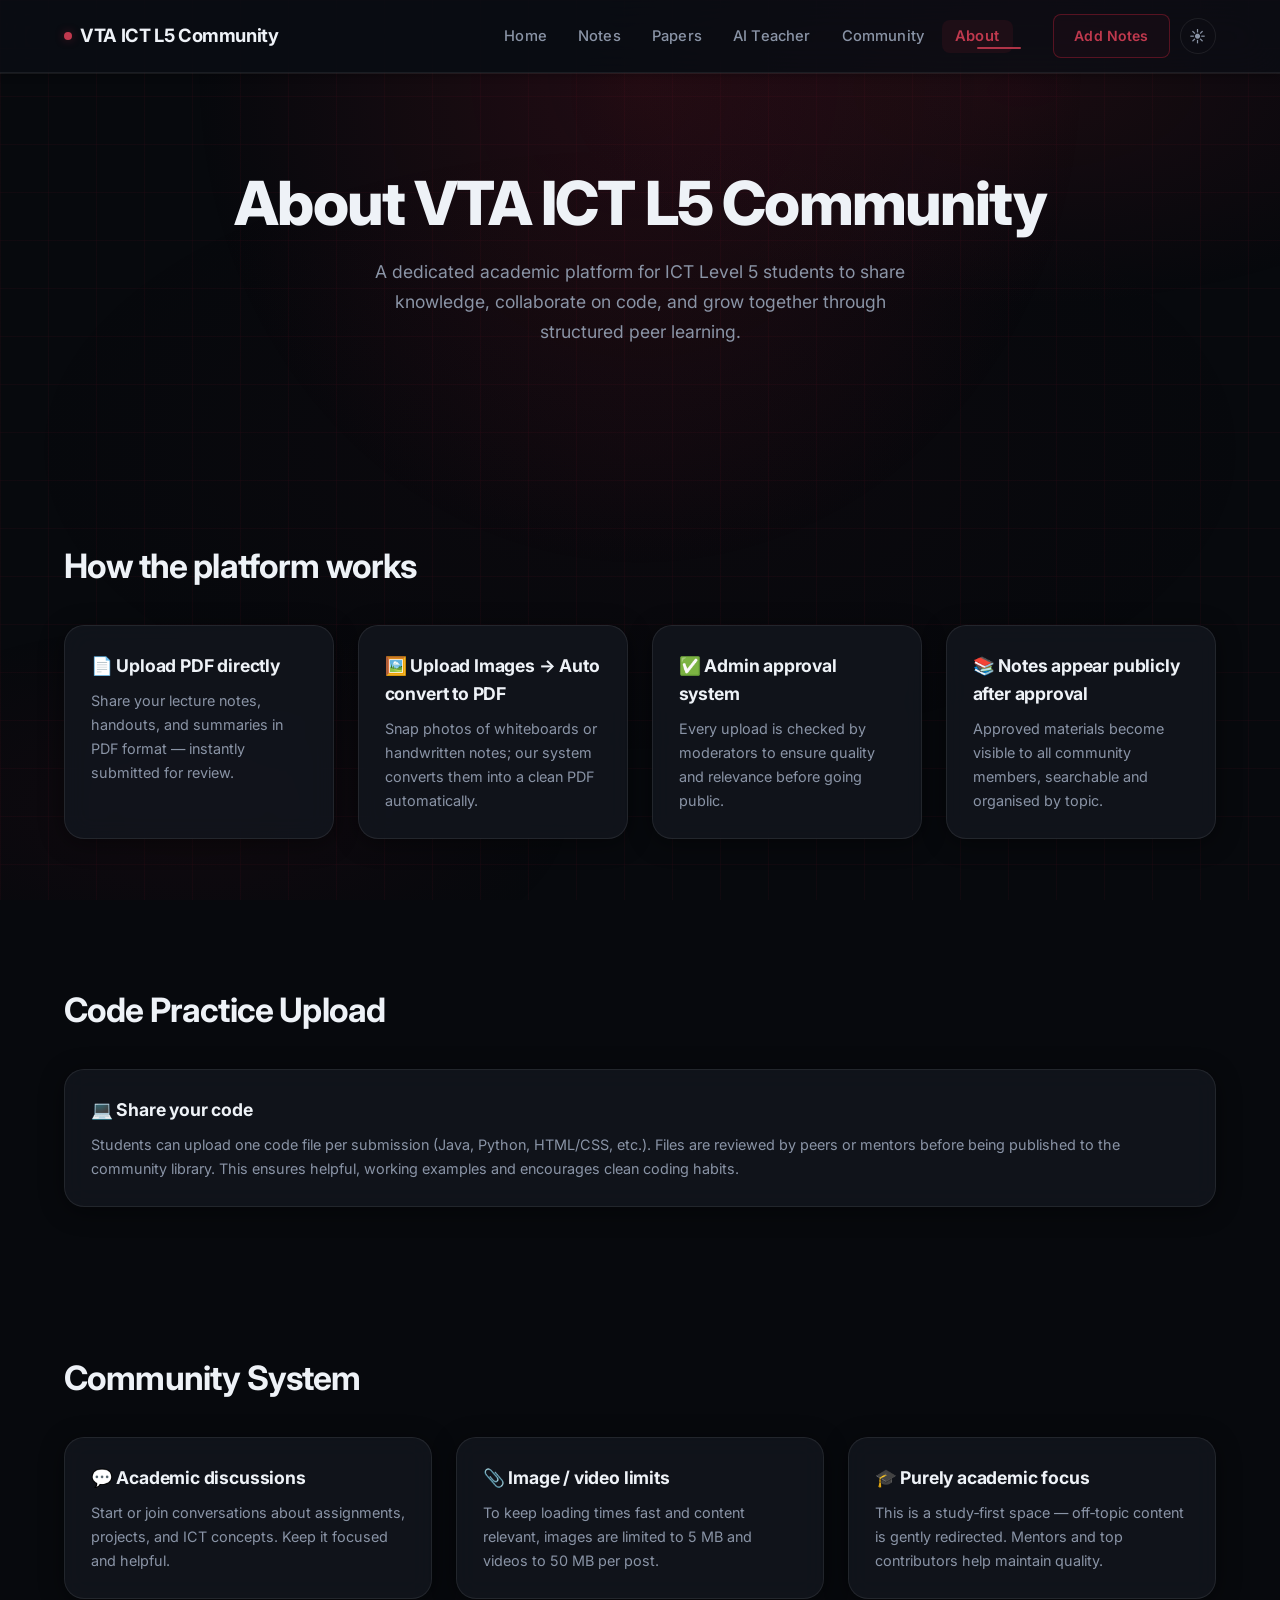
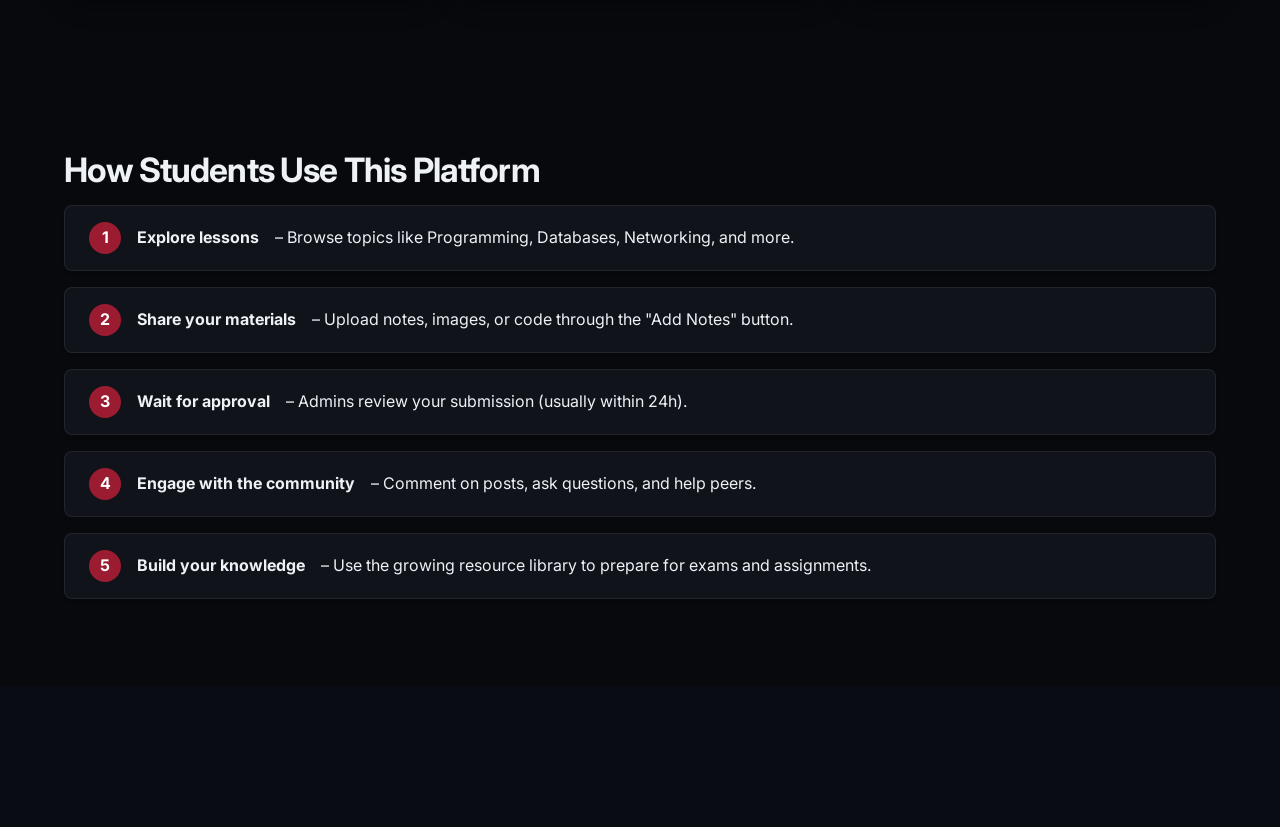
==== commit 70288506: "Fix community clean URL routing" ====
--- a/about.html
+++ b/about.html
@@ -67,15 +67,15 @@
       <button class="mobile-menu-btn" aria-label="Menu">☰</button>
       <div class="nav-menu">
         <ul class="nav-links">
-          <li><a href="index.html">Home</a></li>
-          <li><a href="lesson.html">Notes</a></li>
-          <li><a href="papers.html">Papers</a></li>
-          <li><a href="teacher.html">AI Teacher</a></li>
-          <li><a href="posts.html">Community</a></li>
+          <li><a href="/">Home</a></li>
+          <li><a href="lesson">Notes</a></li>
+          <li><a href="papers">Papers</a></li>
+          <li><a href="teacher">AI Teacher</a></li>
+          <li><a href="/community">Community</a></li>
           <li><a href="about.html" class="active" aria-current="page">About</a></li>
         </ul>
         <div class="nav-buttons">
-          <a href="upload.html" class="btn btn-outline">Add Notes</a>
+          <a href="add-notes" class="btn btn-outline">Add Notes</a>
           <button id="theme-toggle" class="btn" aria-label="Toggle theme">☀️</button>
         </div>
       </div>
